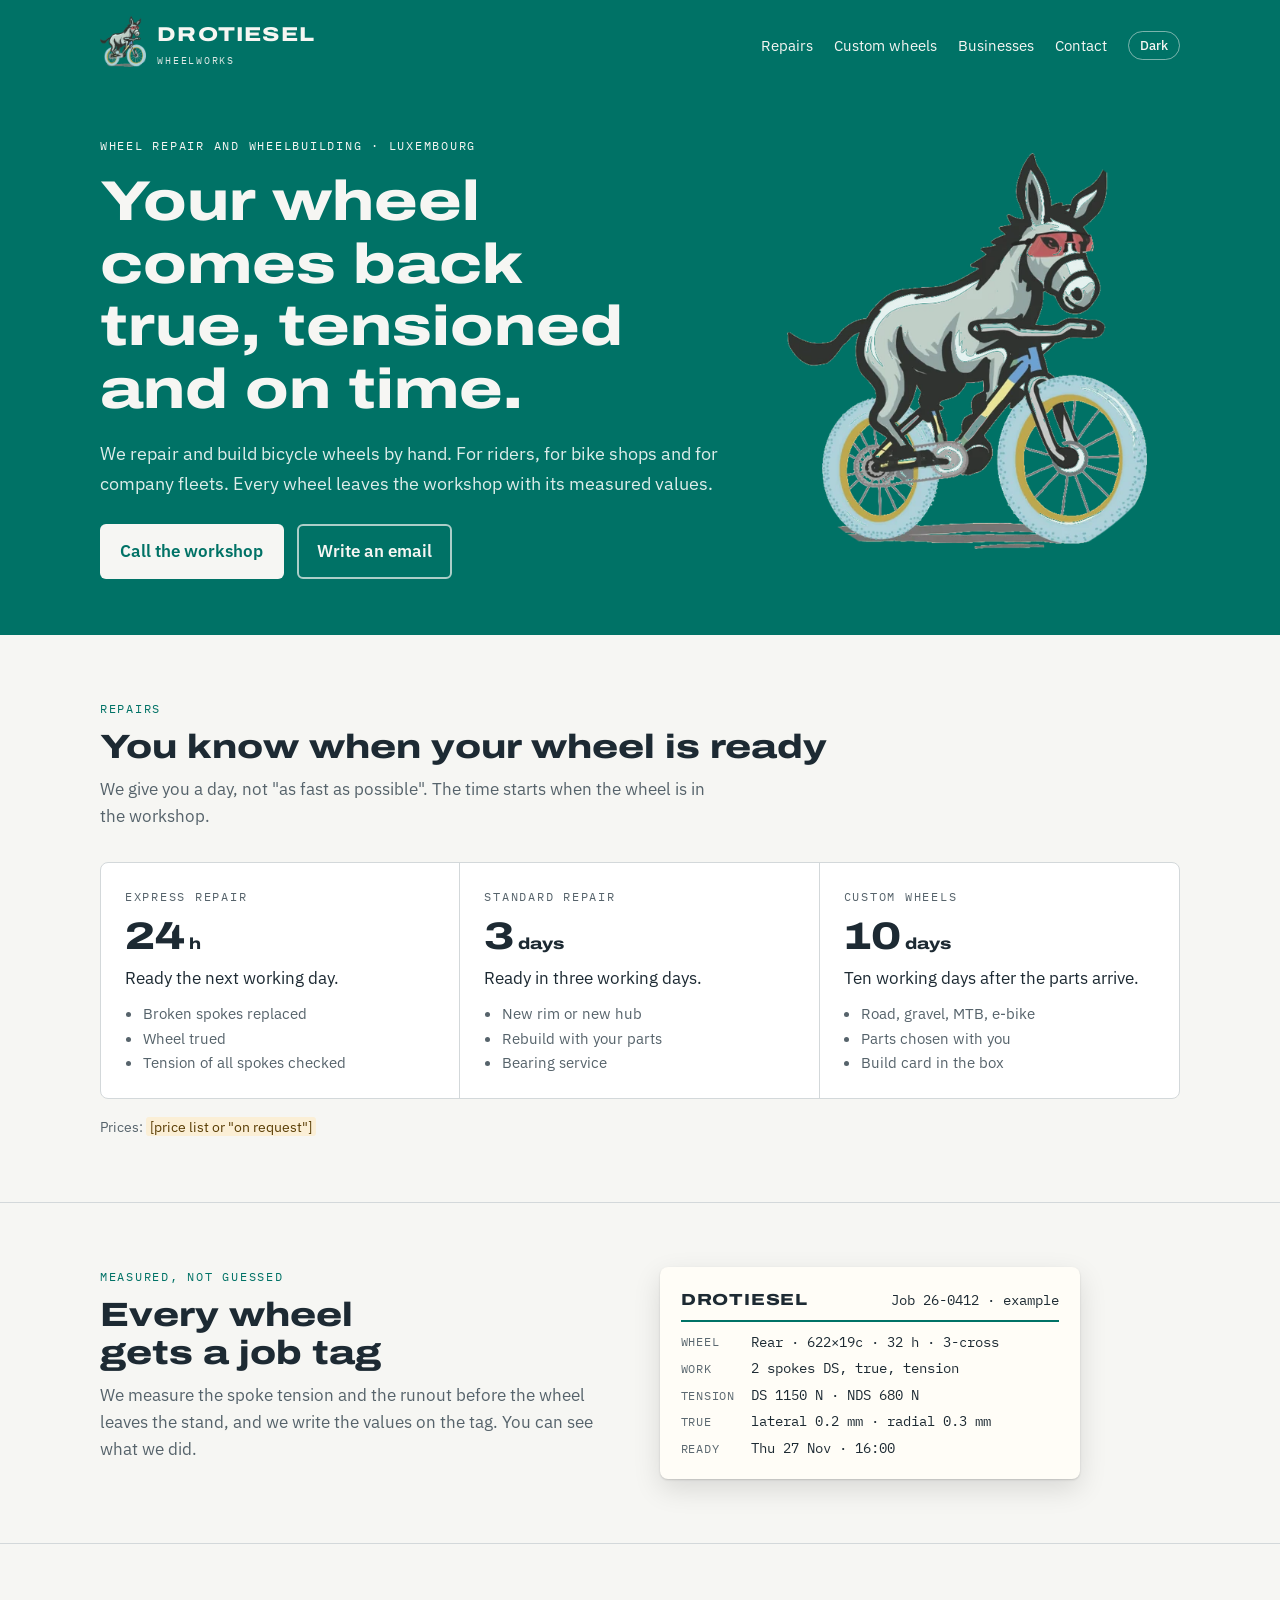
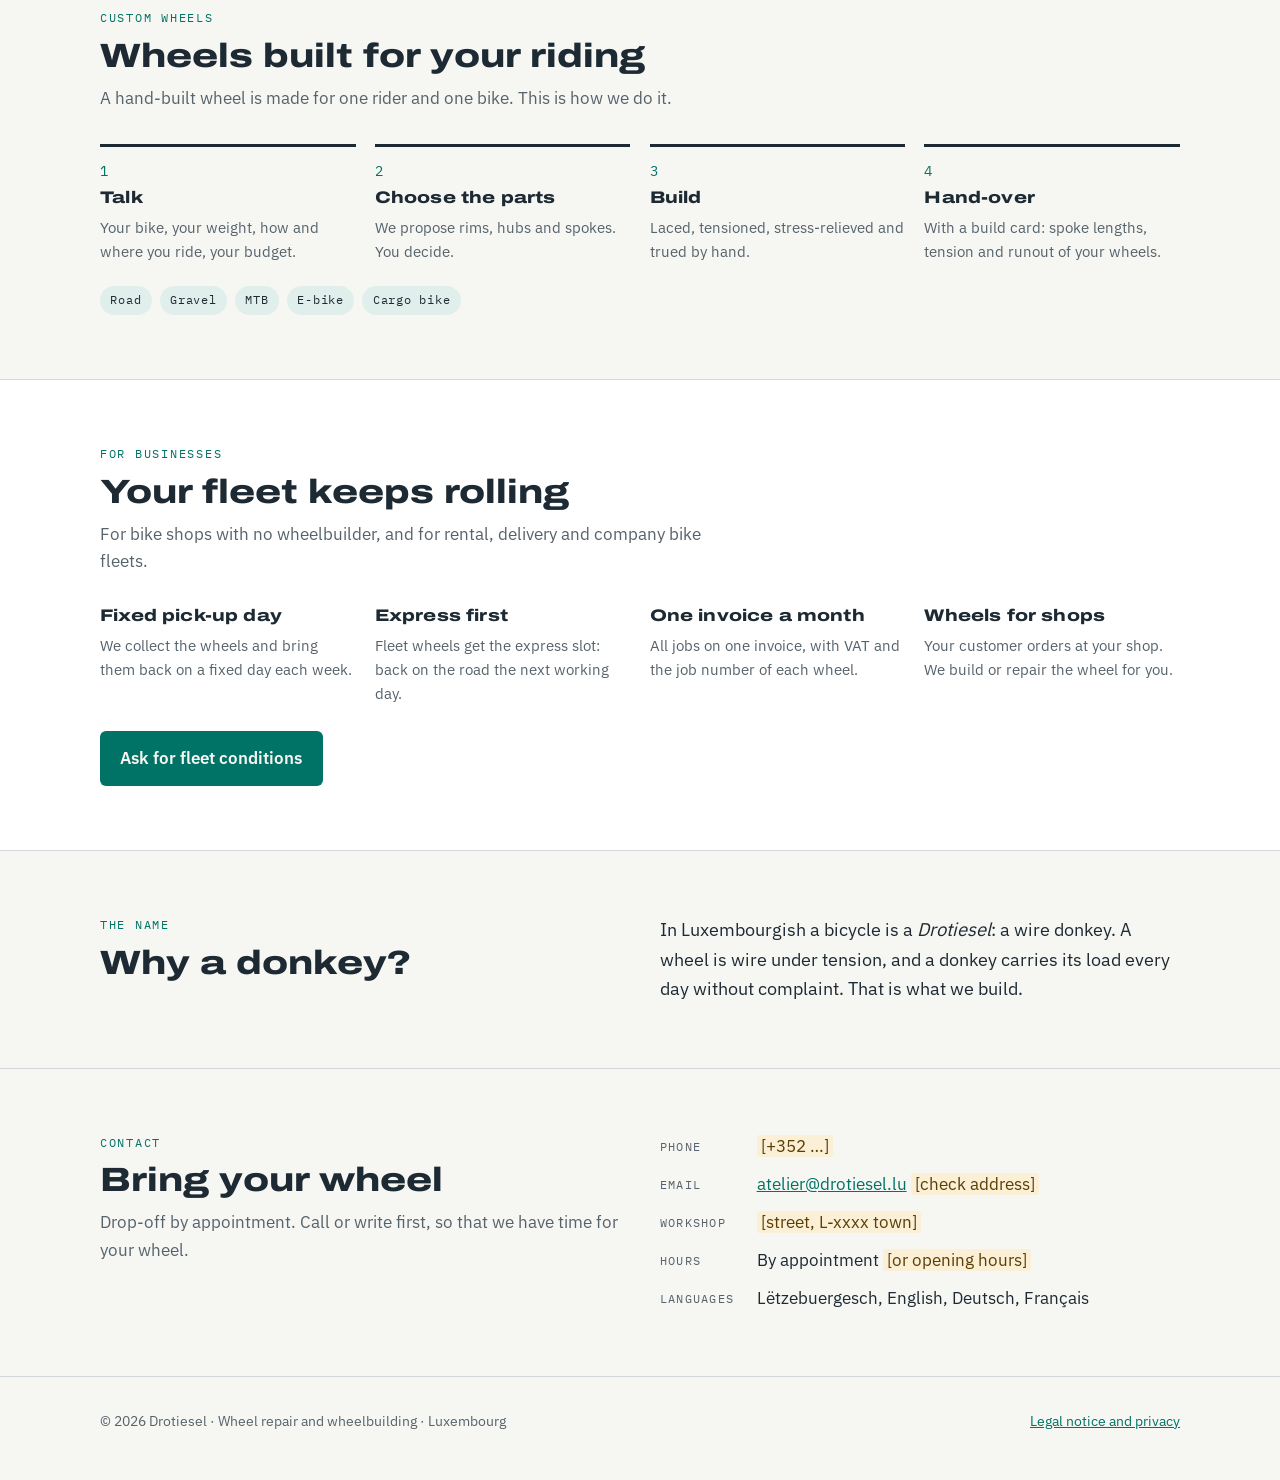
==== index.html @ 3abf45ba "First version of the Drotiesel Wheelworks website Static site: home page, legal notice and privacy, " ====
<!doctype html>
<html lang="en">
<head>
<meta charset="utf-8">
<meta name="viewport" content="width=device-width, initial-scale=1, viewport-fit=cover">
<title>Drotiesel Wheelworks · Wheel repair and wheelbuilding in Luxembourg</title>
<meta name="description" content="Bicycle wheel repair with a fixed turnaround and hand-built custom wheels in Luxembourg. For riders, bike shops and company fleets.">
<meta name="theme-color" content="#007266">
<link rel="icon" href="assets/img/favicon-32.png" sizes="32x32">
<link rel="icon" href="assets/img/favicon-64.png" sizes="64x64">
<link rel="apple-touch-icon" href="assets/img/apple-touch-icon.png">
<meta property="og:title" content="Drotiesel Wheelworks">
<meta property="og:description" content="Your wheel comes back true, tensioned and on time. Wheel repair and custom wheels in Luxembourg.">
<meta property="og:image" content="assets/img/og.png">
<link rel="preload" href="assets/fonts/archivo-expanded-800.woff2" as="font" type="font/woff2" crossorigin>
<link rel="stylesheet" href="assets/site.css">
<script>try{var t=localStorage.getItem('theme');if(t)document.documentElement.setAttribute('data-theme',t);}catch(e){}</script>
</head>
<body>
<a class="skip" href="#main">Skip to content</a>

<div class="brandband">
  <header class="wrap top">
    <a class="logo" href="#top" aria-label="Drotiesel Wheelworks, home">
      <picture><source srcset="assets/img/donkey-260.webp" type="image/webp"><img src="assets/img/donkey-260.png" alt="" width="46" height="51"></picture>
      <span><span class="wm">DROTIESEL</span><span class="ds" style="display:block">Wheelworks</span></span>
    </a>
    <nav class="main" aria-label="Main">
      <a href="#repairs">Repairs</a><a href="#custom">Custom wheels</a><a href="#business">Businesses</a><a href="#contact">Contact</a>
      <button class="theme" type="button" id="theme" aria-label="Switch light or dark mode">Dark</button>
    </nav>
  </header>
  <div class="wrap hero" id="top">
    <div>
      <span class="eyebrow">Wheel repair and wheelbuilding · Luxembourg</span>
      <h1>Your wheel comes back true, tensioned and on time.</h1>
      <p class="lead">We repair and build bicycle wheels by hand. For riders, for bike shops and for company fleets. Every wheel leaves the workshop with its measured values.</p>
      <div class="ctas">
        <a class="btn solid" href="tel:+352000000000">Call the workshop</a>
        <a class="btn line" href="mailto:atelier@drotiesel.lu">Write an email</a>
      </div>
    </div>
    <picture><source srcset="assets/img/donkey-520.webp" type="image/webp"><img class="donkey" src="assets/img/donkey-520.png" alt="The Drotiesel donkey on a bicycle" width="471" height="520" fetchpriority="high"></picture>
  </div>
</div>

<main id="main">
<section id="repairs"><div class="wrap">
  <div class="head"><span class="eyebrow">Repairs</span><h2>You know when your wheel is ready</h2>
    <p class="muted">We give you a day, not "as fast as possible". The time starts when the wheel is in the workshop.</p></div>
  <div class="tiers">
    <div class="tier"><span class="eyebrow muted">Express repair</span><div class="time">24<small>h</small></div><p>Ready the next working day.</p>
      <ul><li>Broken spokes replaced</li><li>Wheel trued</li><li>Tension of all spokes checked</li></ul></div>
    <div class="tier"><span class="eyebrow muted">Standard repair</span><div class="time">3<small>days</small></div><p>Ready in three working days.</p>
      <ul><li>New rim or new hub</li><li>Rebuild with your parts</li><li>Bearing service</li></ul></div>
    <div class="tier"><span class="eyebrow muted">Custom wheels</span><div class="time">10<small>days</small></div><p>Ten working days after the parts arrive.</p>
      <ul><li>Road, gravel, MTB, e-bike</li><li>Parts chosen with you</li><li>Build card in the box</li></ul></div>
  </div>
  <p class="note">Prices: <span class="todo">[price list or "on request"]</span></p>
</div></section>

<section><div class="wrap split">
  <div class="head" style="margin:0"><span class="eyebrow">Measured, not guessed</span><h2>Every wheel gets a job tag</h2>
    <p class="muted">We measure the spoke tension and the runout before the wheel leaves the stand, and we write the values on the tag. You can see what we did.</p></div>
  <div class="tag" aria-label="Example job tag">
    <div class="th"><b>DROTIESEL</b><span>Job 26-0412 · example</span></div>
    <dl><dt>Wheel</dt><dd>Rear · 622×19c · 32 h · 3-cross</dd><dt>Work</dt><dd>2 spokes DS, true, tension</dd><dt>Tension</dt><dd>DS 1150 N · NDS 680 N</dd><dt>True</dt><dd>lateral 0.2 mm · radial 0.3 mm</dd><dt>Ready</dt><dd>Thu 27 Nov · 16:00</dd></dl>
  </div>
</div></section>

<section id="custom"><div class="wrap">
  <div class="head"><span class="eyebrow">Custom wheels</span><h2>Wheels built for your riding</h2>
    <p class="muted">A hand-built wheel is made for one rider and one bike. This is how we do it.</p></div>
  <ol class="steps">
    <li><h3>Talk</h3><p>Your bike, your weight, how and where you ride, your budget.</p></li>
    <li><h3>Choose the parts</h3><p>We propose rims, hubs and spokes. You decide.</p></li>
    <li><h3>Build</h3><p>Laced, tensioned, stress-relieved and trued by hand.</p></li>
    <li><h3>Hand-over</h3><p>With a build card: spoke lengths, tension and runout of your wheels.</p></li>
  </ol>
  <div class="chips"><span>Road</span><span>Gravel</span><span>MTB</span><span>E-bike</span><span>Cargo bike</span></div>
</div></section>

<section id="business" class="biz"><div class="wrap">
  <div class="head"><span class="eyebrow">For businesses</span><h2>Your fleet keeps rolling</h2>
    <p class="muted">For bike shops with no wheelbuilder, and for rental, delivery and company bike fleets.</p></div>
  <div class="cards">
    <div><h3>Fixed pick-up day</h3><p>We collect the wheels and bring them back on a fixed day each week.</p></div>
    <div><h3>Express first</h3><p>Fleet wheels get the express slot: back on the road the next working day.</p></div>
    <div><h3>One invoice a month</h3><p>All jobs on one invoice, with VAT and the job number of each wheel.</p></div>
    <div><h3>Wheels for shops</h3><p>Your customer orders at your shop. We build or repair the wheel for you.</p></div>
  </div>
  <div class="ctas"><a class="btn dark" href="mailto:atelier@drotiesel.lu?subject=Fleet%20conditions">Ask for fleet conditions</a></div>
</div></section>

<section class="about"><div class="wrap split">
  <div class="head" style="margin:0"><span class="eyebrow">The name</span><h2>Why a donkey?</h2></div>
  <p>In Luxembourgish a bicycle is a <i>Drotiesel</i>: a wire donkey. A wheel is wire under tension, and a donkey carries its load every day without complaint. That is what we build.</p>
</div></section>

<section id="contact" class="contact"><div class="wrap split">
  <div class="head" style="margin:0"><span class="eyebrow">Contact</span><h2>Bring your wheel</h2>
    <p class="muted">Drop-off by appointment. Call or write first, so that we have time for your wheel.</p></div>
  <dl>
    <dt>Phone</dt><dd><span class="todo">[+352 …]</span></dd>
    <dt>Email</dt><dd><a href="mailto:atelier@drotiesel.lu">atelier@drotiesel.lu</a> <span class="todo">[check address]</span></dd>
    <dt>Workshop</dt><dd><span class="todo">[street, L-xxxx town]</span></dd>
    <dt>Hours</dt><dd>By appointment <span class="todo">[or opening hours]</span></dd>
    <dt>Languages</dt><dd>Lëtzebuergesch, English, Deutsch, Français</dd>
  </dl>
</div></section>
</main>

<footer><div class="wrap">
  <span>© <span id="y">2026</span> Drotiesel · Wheel repair and wheelbuilding · Luxembourg</span>
  <a href="legal.html">Legal notice and privacy</a>
</div></footer>
<script src="assets/site.js" defer></script>
</body>
</html>
---- assets/site.css ----
/* Drotiesel Wheelworks: brand tokens from the corporate identity (v13, 2026-11-25).
   Layout: teal header + hero band (the donkey always stands on teal), then calm sections on paper. */
@font-face{font-family:"Archivo";src:url(fonts/archivo-expanded-800.woff2) format("woff2");font-weight:800;font-stretch:125%;font-display:swap}
@font-face{font-family:"IBM Plex Sans";src:url(fonts/ibm-plex-sans-var.woff2) format("woff2");font-weight:100 700;font-display:swap}
@font-face{font-family:"IBM Plex Mono";src:url(fonts/ibm-plex-mono-400.woff2) format("woff2");font-weight:400;font-display:swap}

:root{
  --teal:#007266; --teal-dark:#005A51; --ink:#1D2A33; --brass:#C8962E; --alloy:#D9DDDF; --paper:#F6F6F3;
  --bg:#F6F6F3; --fg:#1D2A33; --muted:#56636B; --line:#D3D8DA; --surface:#FFFFFF; --accent:#007266; --tint:#E1EFEC;
  --f-display:"Archivo","Arial Black","Helvetica Neue",Arial,sans-serif;
  --f-text:"IBM Plex Sans","Helvetica Neue",Arial,sans-serif;
  --f-mono:"IBM Plex Mono",ui-monospace,Menlo,Consolas,monospace;
  color-scheme:light;
}
@media (prefers-color-scheme:dark){:root:not([data-theme="light"]){
  --bg:#10161B; --fg:#E7EAEB; --muted:#9AA7AE; --line:#2A3740; --surface:#17212A; --accent:#3DB3A3; --tint:#14302D; color-scheme:dark}}
:root[data-theme="dark"]{--bg:#10161B; --fg:#E7EAEB; --muted:#9AA7AE; --line:#2A3740; --surface:#17212A; --accent:#3DB3A3; --tint:#14302D; color-scheme:dark}

*{box-sizing:border-box}
html{scroll-behavior:smooth}
@media (prefers-reduced-motion:reduce){html{scroll-behavior:auto}}
body{margin:0;background:var(--bg);color:var(--fg);font:17px/1.6 var(--f-text);-webkit-font-smoothing:antialiased}
img{max-width:100%;height:auto}
a{color:var(--accent)}
:focus-visible{outline:2px solid var(--brass);outline-offset:3px}
.wrap{max-width:1120px;margin:0 auto;padding-left:max(20px,env(safe-area-inset-left,0px));padding-right:max(20px,env(safe-area-inset-right,0px))}
h1,h2,h3{font-family:var(--f-display);font-stretch:125%;font-weight:800;line-height:1.12;text-wrap:balance;margin:0}
h2{font-size:clamp(1.5rem,3.4vw,2.1rem)}
h3{font-size:1.05rem;letter-spacing:.01em}
p{margin:0;max-width:62ch}
.eyebrow{font-family:var(--f-mono);font-size:.78rem;letter-spacing:.14em;text-transform:uppercase}
.muted{color:var(--muted)}
.skip{position:absolute;left:-9999px}
.skip:focus{left:12px;top:12px;z-index:20;background:#fff;color:#000;padding:.5rem .8rem;border-radius:4px}

/* header + hero: always teal */
.brandband{background:var(--teal);color:#F6F6F3}
.brandband a{color:#F6F6F3}
.top{display:flex;align-items:center;justify-content:space-between;gap:1rem;padding-block:1rem;flex-wrap:wrap}
.logo{display:flex;align-items:center;gap:.7rem;text-decoration:none}
.logo img{width:46px;height:auto}
.logo .wm{font-family:var(--f-display);font-stretch:125%;font-weight:800;font-size:1.25rem;letter-spacing:.06em;line-height:1}
.logo .ds{font-family:var(--f-mono);font-size:.62rem;letter-spacing:.18em;text-transform:uppercase;margin-top:.3rem;opacity:.9}
nav.main{display:flex;align-items:center;gap:1.3rem;flex-wrap:wrap;font-size:.95rem}
nav.main a{text-decoration:none}
nav.main a:hover{text-decoration:underline;text-underline-offset:4px}
.theme{background:transparent;border:1px solid rgba(246,246,243,.5);color:#F6F6F3;border-radius:999px;font:500 .8rem var(--f-text);padding:.3rem .7rem;cursor:pointer}
.hero{display:grid;grid-template-columns:minmax(0,1.25fr) minmax(0,.75fr);gap:2rem;align-items:center;padding-block:2.5rem 3.5rem}
.hero h1{font-size:clamp(2rem,5.2vw,3.5rem);margin:.8rem 0 1.1rem}
.hero p.lead{font-size:1.15rem;color:#DDEDEA}
.hero .donkey{justify-self:end;width:min(100%,360px)}
.ctas{display:flex;gap:.8rem;flex-wrap:wrap;margin-top:1.6rem}
.btn{display:inline-flex;align-items:center;gap:.5rem;padding:.75rem 1.15rem;border-radius:6px;font-weight:600;text-decoration:none;border:2px solid transparent}
.btn.solid{background:#F6F6F3;color:var(--teal)!important}
.btn.line{border-color:rgba(246,246,243,.7);color:#F6F6F3}
.btn.dark{background:var(--teal);color:#F6F6F3!important}
@media (max-width:760px){.hero{grid-template-columns:1fr}.hero .donkey{order:-1;justify-self:start;width:200px}}

/* sections */
section{padding-block:4rem;border-bottom:1px solid var(--line)}
.head{display:flex;flex-direction:column;gap:.6rem;margin-bottom:2rem}
.head .eyebrow{color:var(--accent)}
.tiers{display:grid;grid-template-columns:repeat(auto-fit,minmax(min(100%,250px),1fr));border:1px solid var(--line);border-radius:8px;overflow:hidden;background:var(--surface)}
.tier{padding:1.5rem;display:flex;flex-direction:column;gap:.6rem;border-right:1px solid var(--line)}
.tier:last-child{border-right:0}
.tier .time{font-family:var(--f-display);font-stretch:125%;font-weight:800;font-size:2.4rem;line-height:1}
.tier .time small{font-size:1rem;margin-left:.25rem}
.tier ul{margin:0;padding-left:1.1rem;color:var(--muted);font-size:.95rem}
.note{font-size:.9rem;color:var(--muted);margin-top:1rem}
.split{display:grid;grid-template-columns:minmax(0,1fr) minmax(0,1fr);gap:2.5rem;align-items:start}
@media (max-width:820px){.split{grid-template-columns:1fr}}
.tag{background:#FFFDF7;color:#1D2A33;border-radius:8px;padding:1.2rem 1.3rem;font-family:var(--f-mono);font-size:.85rem;font-variant-numeric:tabular-nums;box-shadow:0 1px 2px rgba(0,0,0,.15),0 10px 28px rgba(0,0,0,.12);max-width:420px}
.tag .th{display:flex;justify-content:space-between;align-items:baseline;border-bottom:2px solid #007266;padding-bottom:.5rem;margin-bottom:.6rem}
.tag .th b{font-family:var(--f-display);font-stretch:125%;font-size:1rem;letter-spacing:.05em}
.tag dl{margin:0;display:grid;grid-template-columns:auto 1fr;gap:.3rem 1rem}
.tag dt{color:#5B6870;text-transform:uppercase;font-size:.72rem;letter-spacing:.06em;padding-top:.1rem}
.tag dd{margin:0}
ol.steps{list-style:none;margin:0;padding:0;counter-reset:s;display:grid;gap:1.2rem;grid-template-columns:repeat(auto-fit,minmax(min(100%,220px),1fr))}
ol.steps li{counter-increment:s;display:flex;flex-direction:column;gap:.4rem;border-top:3px solid var(--fg);padding-top:.9rem}
ol.steps li::before{content:counter(s);font-family:var(--f-mono);color:var(--accent);font-size:.85rem}
ol.steps p{color:var(--muted);font-size:.95rem}
.chips{display:flex;flex-wrap:wrap;gap:.5rem;margin-top:1.4rem}
.chips span{font-family:var(--f-mono);font-size:.78rem;letter-spacing:.06em;padding:.3rem .65rem;border-radius:999px;background:var(--tint)}
.biz{background:var(--surface)}
.cards{display:grid;gap:1.2rem;grid-template-columns:repeat(auto-fit,minmax(min(100%,240px),1fr))}
.cards div{display:flex;flex-direction:column;gap:.4rem}
.cards p{color:var(--muted);font-size:.95rem}
.about p{font-size:1.15rem}
.contact dl{margin:0;display:grid;grid-template-columns:auto 1fr;gap:.7rem 1.4rem;font-size:1.05rem}
.contact dt{font-family:var(--f-mono);font-size:.78rem;letter-spacing:.1em;text-transform:uppercase;color:var(--muted);padding-top:.25rem}
.contact dd{margin:0}
.todo{background:#FBEFD6;color:#5A3E05;padding:0 .25rem;border-radius:3px}
footer{padding-block:2rem 3rem;color:var(--muted);font-size:.9rem}
footer .wrap{display:flex;justify-content:space-between;gap:1rem;flex-wrap:wrap}
/* legal page */
.legal{padding-block:3rem}
.legal h1{font-size:clamp(1.6rem,4vw,2.2rem);margin-bottom:1.5rem}
.legal h2{font-size:1.2rem;margin:2rem 0 .6rem}
.legal p,.legal li{max-width:70ch}
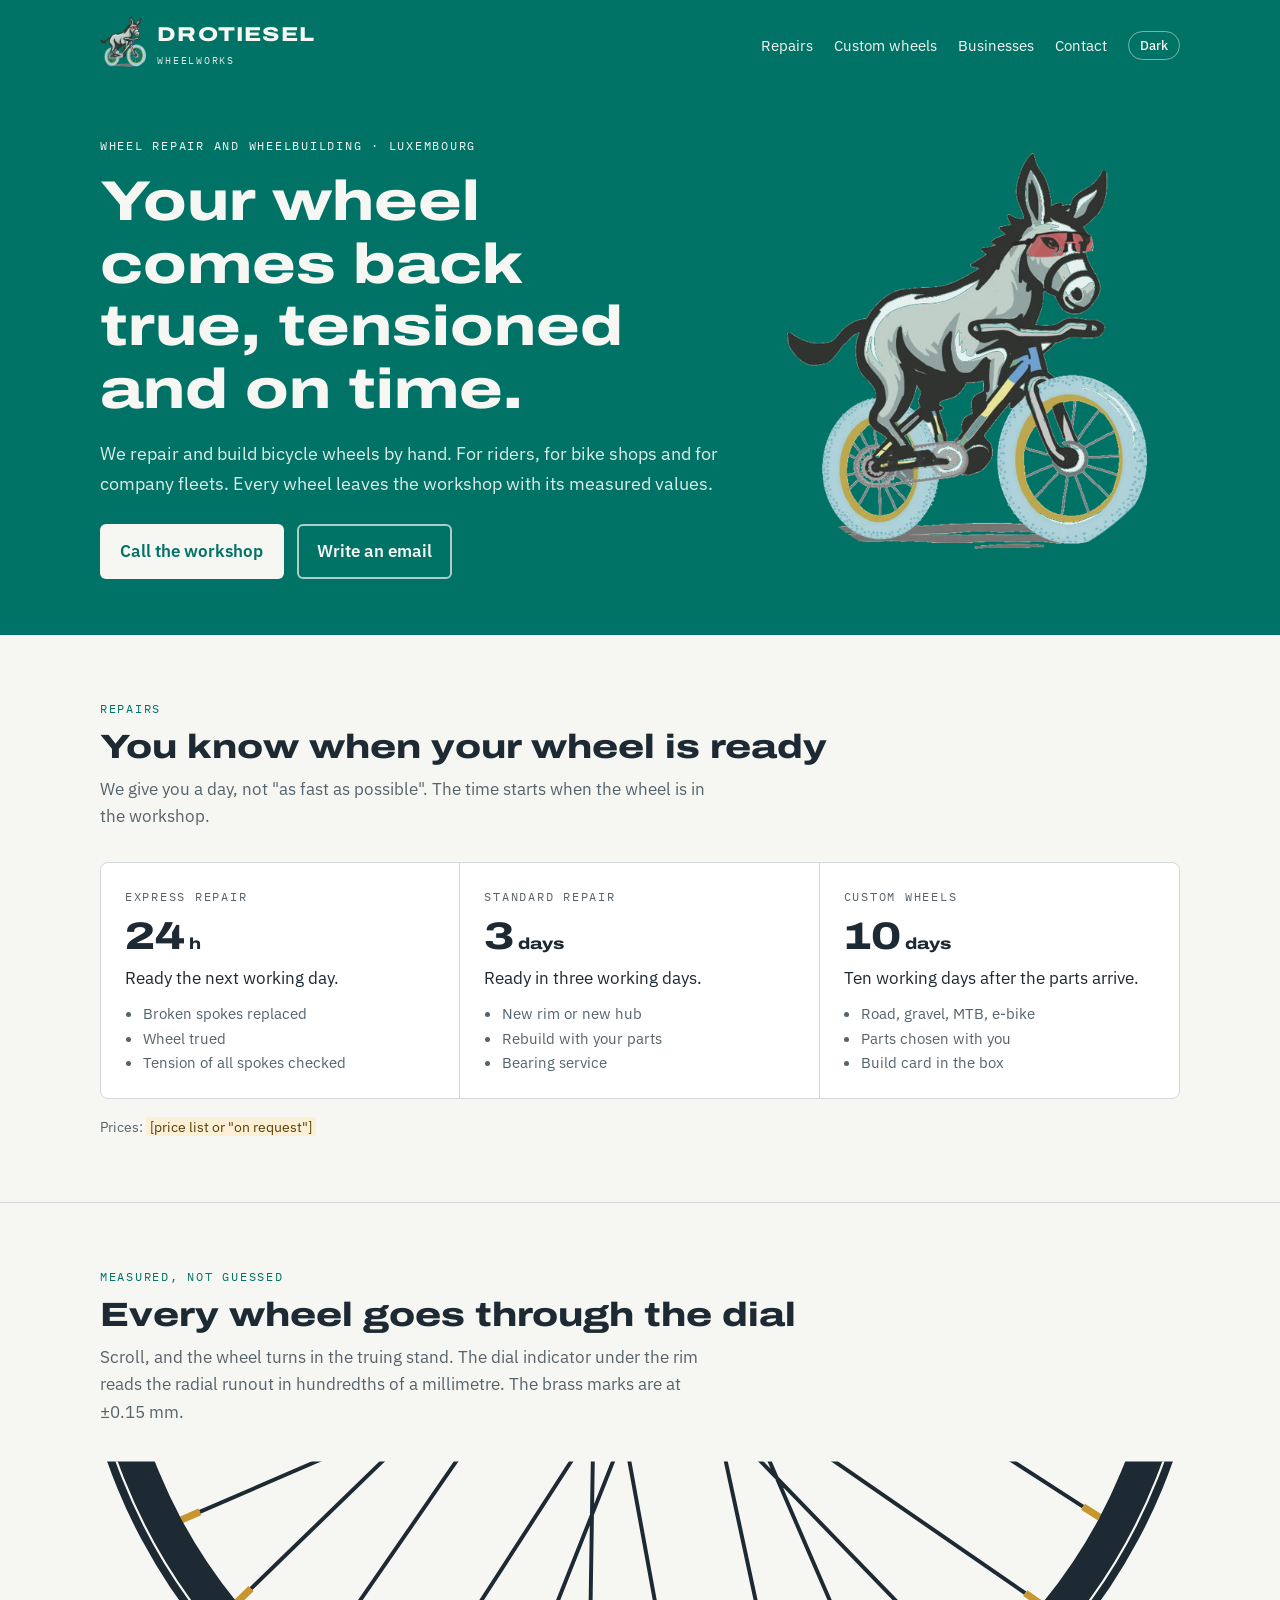
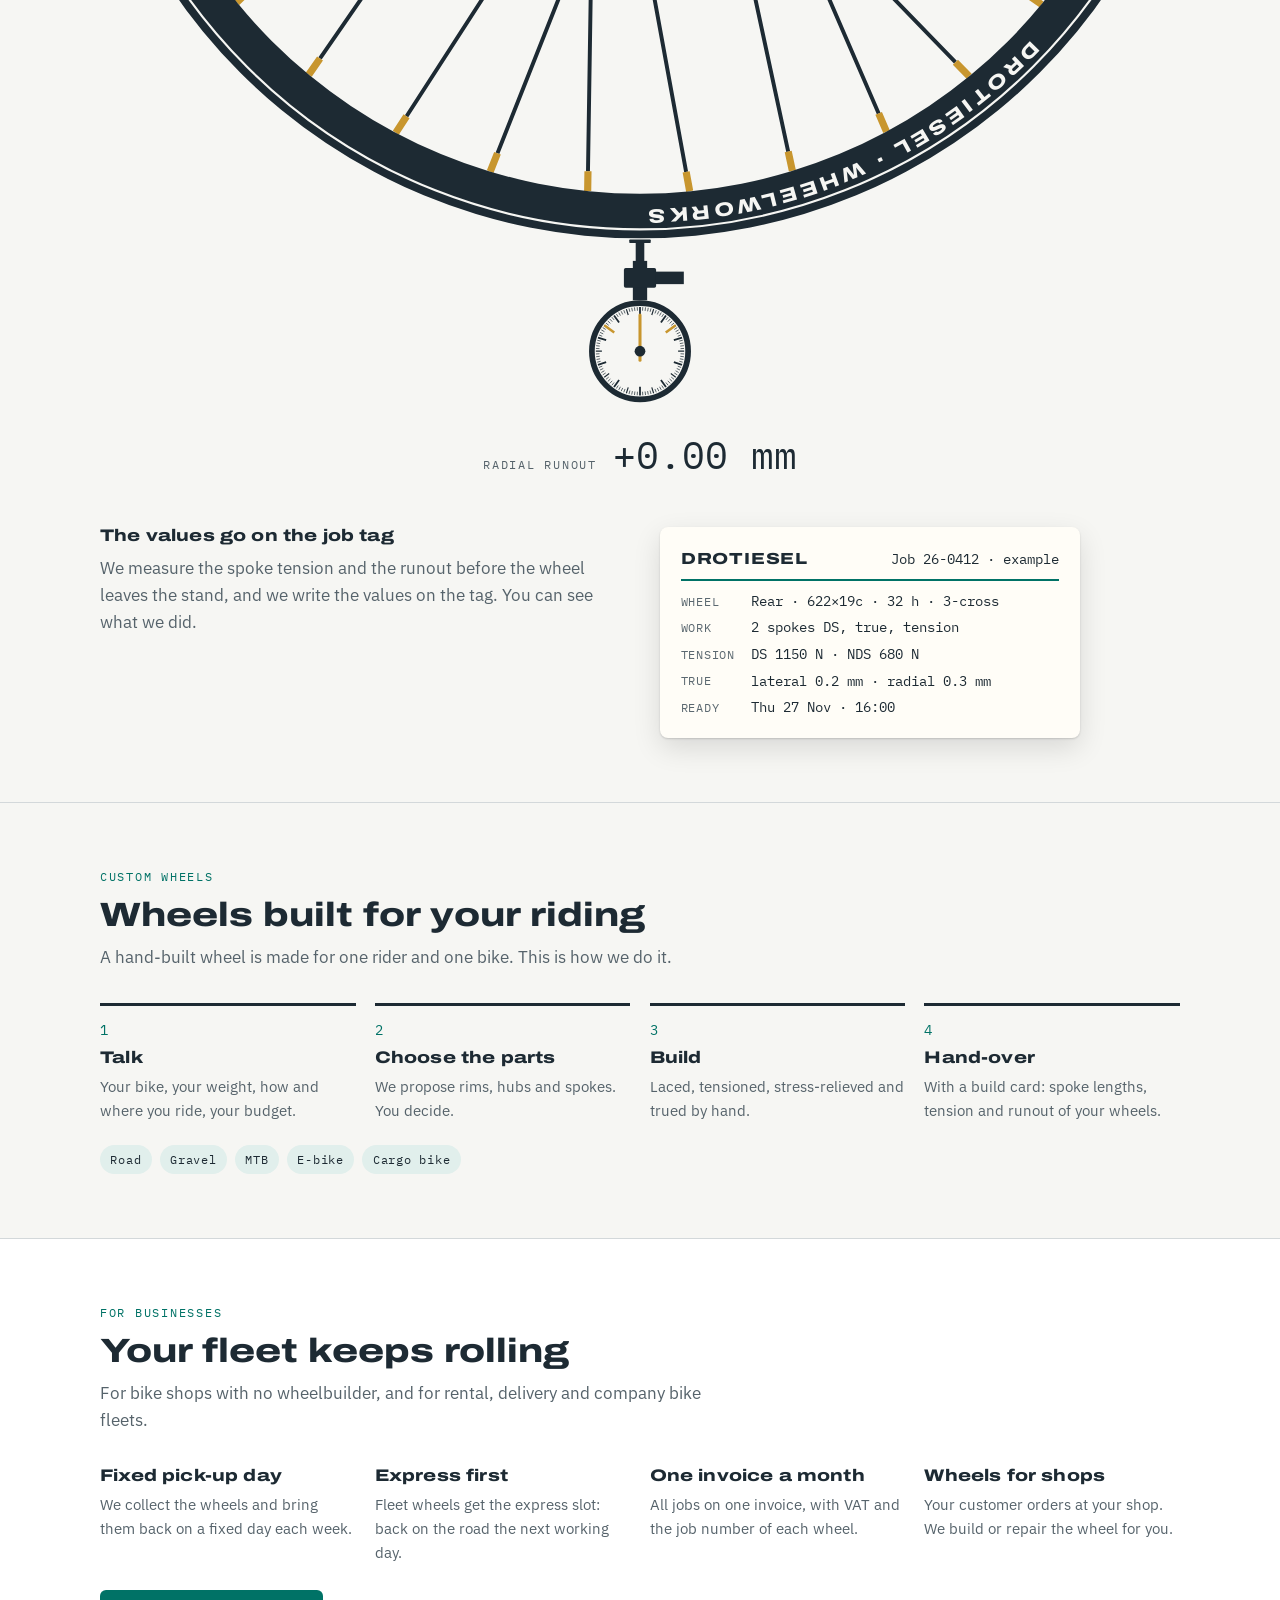
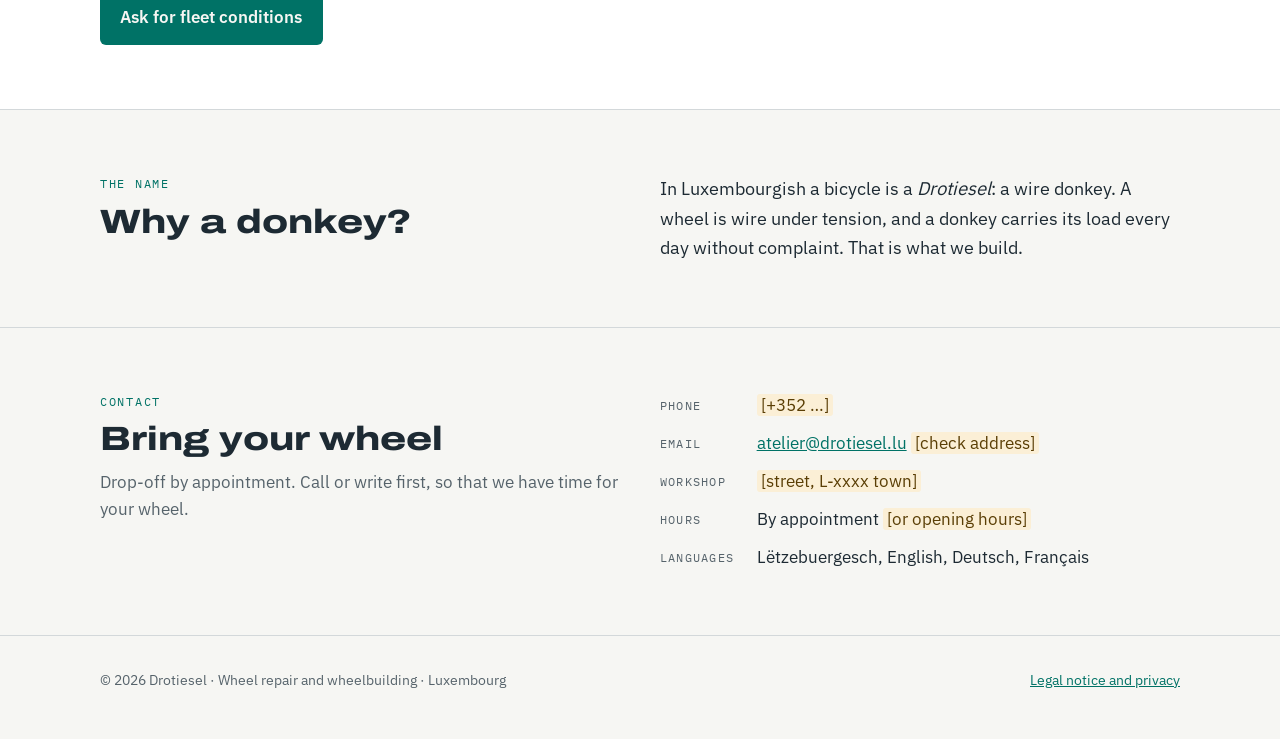
==== commit 47fc463e: "Add the truing-stand scroll scene The wheel turns with the scroll position and the dial indicator un" ====
--- a/index.html
+++ b/index.html
@@ -59,8 +59,38 @@
   <p class="note">Prices: <span class="todo">[price list or "on request"]</span></p>
 </div></section>
 
-<section><div class="wrap split">
-  <div class="head" style="margin:0"><span class="eyebrow">Measured, not guessed</span><h2>Every wheel gets a job tag</h2>
+<section id="measured" class="measured"><div class="wrap">
+  <div class="head"><span class="eyebrow">Measured, not guessed</span><h2>Every wheel goes through the dial</h2>
+    <p class="muted">Scroll, and the wheel turns in the truing stand. The dial indicator under the rim reads the radial runout in hundredths of a millimetre. The brass marks are at ±0.15 mm.</p></div>
+  <figure class="scene">
+    <!-- runout:start --><svg class="runout" viewBox="-301.93 103.33 603.86 308.27" role="img" aria-label="A wheel turns in the truing stand; a dial indicator under the rim reads its radial runout"><defs><clipPath id="rw-clip"><rect x="-330" y="105.33" width="660" height="400"/></clipPath>
+<path id="rw-decal" d="M -303.50 0 A 303.5 303.5 0 1 1 303.50 0 A 303.5 303.5 0 1 1 -303.50 0" fill="none"/></defs>
+<g clip-path="url(#rw-clip)"><g id="rw-wheel">
+<path d="M24.88 -7.55L29.09 -278.48M-20.10 -16.49L79.69 -268.42M-16.49 -20.10L130.53 -247.71M24.88 7.55L178.91 -215.39M22.93 12.26L217.49 -176.35M-2.55 -25.87L246.15 -133.45M2.55 -25.87L267.46 -82.86M12.26 22.93L278.81 -25.80M7.55 24.88L278.48 29.09M16.49 -20.10L268.42 79.69M20.10 -16.49L247.71 130.53M-7.55 24.88L215.39 178.91M-12.26 22.93L176.35 217.49M25.87 -2.55L133.45 246.15M25.87 2.55L82.86 267.46M-22.93 12.26L25.80 278.81M-24.88 7.55L-29.09 278.48M20.10 16.49L-79.69 268.42M16.49 20.10L-130.53 247.71M-24.88 -7.55L-178.91 215.39M-22.93 -12.26L-217.49 176.35M2.55 25.87L-246.15 133.45M-2.55 25.87L-267.46 82.86M-12.26 -22.93L-278.81 25.80M-7.55 -24.88L-278.48 -29.09M-16.49 20.10L-268.42 -79.69M-20.10 16.49L-247.71 -130.53M7.55 -24.88L-215.39 -178.91M12.26 -22.93L-176.35 -217.49M-25.87 2.55L-133.45 -246.15M-25.87 -2.55L-82.86 -267.46M22.93 -12.26L-25.80 -278.81" stroke="currentColor" stroke-width="2.2" fill="none"/>
+<path d="M29.09 -278.48L29.26 -289.52M79.69 -268.42L83.76 -278.69M130.53 -247.71L136.52 -256.99M178.91 -215.39L185.18 -224.47M217.49 -176.35L225.42 -184.03M246.15 -133.45L256.29 -137.83M267.46 -82.86L278.25 -85.19M278.81 -25.80L289.67 -27.78M278.48 29.09L289.52 29.26M268.42 79.69L278.69 83.76M247.71 130.53L256.99 136.52M215.39 178.91L224.47 185.18M176.35 217.49L184.03 225.42M133.45 246.15L137.83 256.29M82.86 267.46L85.19 278.25M25.80 278.81L27.78 289.67M-29.09 278.48L-29.26 289.52M-79.69 268.42L-83.76 278.69M-130.53 247.71L-136.52 256.99M-178.91 215.39L-185.18 224.47M-217.49 176.35L-225.42 184.03M-246.15 133.45L-256.29 137.83M-267.46 82.86L-278.25 85.19M-278.81 25.80L-289.67 27.78M-278.48 -29.09L-289.52 -29.26M-268.42 -79.69L-278.69 -83.76M-247.71 -130.53L-256.99 -136.52M-215.39 -178.91L-224.47 -185.18M-176.35 -217.49L-184.03 -225.42M-133.45 -246.15L-137.83 -256.29M-82.86 -267.46L-85.19 -278.25M-25.80 -278.81L-27.78 -289.67" stroke="#C8962E" stroke-width="4" fill="none"/>
+<path d="M316 0A316 316 0 1 1 -316 0A316 316 0 1 1 316 0ZM291 0A291 291 0 1 0 -291 0A291 291 0 1 0 291 0Z" fill="currentColor" fill-rule="evenodd"/>
+<circle r="311" fill="none" stroke="var(--bg)" stroke-width="1.2"/>
+<text font-family="Archivo, Arial Black, sans-serif" font-weight="800" font-stretch="125%" font-size="11" letter-spacing="2.2" fill="var(--bg)" dominant-baseline="central"><textPath href="#rw-decal" startOffset="12%">DROTIESEL · WHEELWORKS</textPath></text>
+<text font-family="Archivo, Arial Black, sans-serif" font-weight="800" font-stretch="125%" font-size="11" letter-spacing="2.2" fill="var(--bg)" dominant-baseline="central"><textPath href="#rw-decal" startOffset="62%">DROTIESEL · WHEELWORKS</textPath></text>
+</g></g>
+<g id="rw-gauge">
+<rect x="-6" y="316.60" width="12" height="2" rx="0.4" fill="currentColor"/>
+<rect x="-2.4" y="318.30" width="4.8" height="10.6" fill="currentColor"/>
+<rect x="-4" y="328.60" width="8" height="22" fill="currentColor"/>
+<rect x="-9" y="332.60" width="18" height="11" rx="1" fill="currentColor"/><rect x="8.5" y="334.60" width="16" height="7" fill="currentColor"/>
+<circle cx="0" cy="379.10" r="26.90" fill="var(--bg)" stroke="currentColor" stroke-width="3.2"/>
+<path d="M1.55 354.45L1.43 356.44M3.10 354.59L2.85 356.58M4.63 354.84L4.25 356.80M6.14 355.18L5.65 357.11M9.09 356.13L8.36 357.99M10.52 356.75L9.67 358.56M11.90 357.46L10.94 359.21M13.23 358.25L12.16 359.93M15.74 360.07L14.47 361.61M16.91 361.09L15.54 362.55M18.01 362.19L16.55 363.56M19.03 363.36L17.49 364.63M20.85 365.87L19.17 366.94M21.64 367.20L19.89 368.16M22.35 368.58L20.54 369.43M22.97 370.01L21.11 370.74M23.92 372.96L21.99 373.45M24.26 374.47L22.30 374.85M24.51 376.00L22.52 376.25M24.65 377.55L22.66 377.67M24.65 380.65L22.66 380.53M24.51 382.20L22.52 381.95M24.26 383.73L22.30 383.35M23.92 385.24L21.99 384.75M22.97 388.19L21.11 387.46M22.35 389.62L20.54 388.77M21.64 391.00L19.89 390.04M20.85 392.33L19.17 391.26M19.03 394.84L17.49 393.57M18.01 396.01L16.55 394.64M16.91 397.11L15.54 395.65M15.74 398.13L14.47 396.59M13.23 399.95L12.16 398.27M11.90 400.74L10.94 398.99M10.52 401.45L9.67 399.64M9.09 402.07L8.36 400.21M6.14 403.02L5.65 401.09M4.63 403.36L4.25 401.40M3.10 403.61L2.85 401.62M1.55 403.75L1.43 401.76M-1.55 403.75L-1.43 401.76M-3.10 403.61L-2.85 401.62M-4.63 403.36L-4.25 401.40M-6.14 403.02L-5.65 401.09M-9.09 402.07L-8.36 400.21M-10.52 401.45L-9.67 399.64M-11.90 400.74L-10.94 398.99M-13.23 399.95L-12.16 398.27M-15.74 398.13L-14.47 396.59M-16.91 397.11L-15.54 395.65M-18.01 396.01L-16.55 394.64M-19.03 394.84L-17.49 393.57M-20.85 392.33L-19.17 391.26M-21.64 391.00L-19.89 390.04M-22.35 389.62L-20.54 388.77M-22.97 388.19L-21.11 387.46M-23.92 385.24L-21.99 384.75M-24.26 383.73L-22.30 383.35M-24.51 382.20L-22.52 381.95M-24.65 380.65L-22.66 380.53M-24.65 377.55L-22.66 377.67M-24.51 376.00L-22.52 376.25M-24.26 374.47L-22.30 374.85M-23.92 372.96L-21.99 373.45M-22.97 370.01L-21.11 370.74M-22.35 368.58L-20.54 369.43M-21.64 367.20L-19.89 368.16M-20.85 365.87L-19.17 366.94M-19.03 363.36L-17.49 364.63M-18.01 362.19L-16.55 363.56M-16.91 361.09L-15.54 362.55M-15.74 360.07L-14.47 361.61M-13.23 358.25L-12.16 359.93M-11.90 357.46L-10.94 359.21M-10.52 356.75L-9.67 358.56M-9.09 356.13L-8.36 357.99M-6.14 355.18L-5.65 357.11M-4.63 354.84L-4.25 356.80M-3.10 354.59L-2.85 356.58M-1.55 354.45L-1.43 356.44" stroke="currentColor" stroke-width="0.4" fill="none"/>
+<path d="M7.63 355.61L6.58 358.84M19.98 364.58L17.23 366.58M24.70 379.10L21.30 379.10M19.98 393.62L17.23 391.62M7.63 402.59L6.58 399.36M-7.63 402.59L-6.58 399.36M-19.98 393.62L-17.23 391.62M-24.70 379.10L-21.30 379.10M-19.98 364.58L-17.23 366.58M-7.63 355.61L-6.58 358.84" stroke="currentColor" stroke-width="0.65" fill="none"/>
+<path d="M0.00 354.40L0.00 359.20M14.52 359.12L11.70 363.00M23.49 371.47L18.93 372.95M23.49 386.73L18.93 385.25M14.52 399.08L11.70 395.20M0.00 403.80L0.00 399.00M-14.52 399.08L-11.70 395.20M-23.49 386.73L-18.93 385.25M-23.49 371.47L-18.93 372.95M-14.52 359.12L-11.70 363.00" stroke="currentColor" stroke-width="1.0" fill="none"/>
+<path d="M-19.98 364.58L-14.40 368.64" stroke="#C8962E" stroke-width="1.4"/>
+<path d="M19.98 364.58L14.40 368.64" stroke="#C8962E" stroke-width="1.4"/>
+<g id="rw-needle" data-cx="0" data-cy="379.10"><path d="M0.00 384.10L0.00 358.80" stroke="#C8962E" stroke-width="1.7" stroke-linecap="round"/></g>
+<circle cx="0" cy="379.10" r="3" fill="currentColor"/>
+</g></svg><!-- runout:end -->
+    <figcaption><span class="eyebrow muted">Radial runout</span><output id="rw-value" class="reading" aria-live="off">+0.00 mm</output></figcaption>
+  </figure>
+</div><div class="wrap split" style="margin-top:2.5rem">
+  <div class="head" style="margin:0"><h3>The values go on the job tag</h3>
     <p class="muted">We measure the spoke tension and the runout before the wheel leaves the stand, and we write the values on the tag. You can see what we did.</p></div>
   <div class="tag" aria-label="Example job tag">
     <div class="th"><b>DROTIESEL</b><span>Job 26-0412 · example</span></div>
--- a/assets/site.css
+++ b/assets/site.css
@@ -75,6 +75,10 @@
 .tag dl{margin:0;display:grid;grid-template-columns:auto 1fr;gap:.3rem 1rem}
 .tag dt{color:#5B6870;text-transform:uppercase;font-size:.72rem;letter-spacing:.06em;padding-top:.1rem}
 .tag dd{margin:0}
+.scene{margin:0;display:flex;flex-direction:column;gap:1rem}
+.runout{width:100%;height:auto;color:var(--fg);display:block}
+.scene figcaption{display:flex;align-items:baseline;justify-content:center;gap:1rem;flex-wrap:wrap}
+.reading{font-family:var(--f-mono);font-size:clamp(1.6rem,4vw,2.4rem);font-variant-numeric:tabular-nums;color:var(--fg);min-width:7.5ch;text-align:right}
 ol.steps{list-style:none;margin:0;padding:0;counter-reset:s;display:grid;gap:1.2rem;grid-template-columns:repeat(auto-fit,minmax(min(100%,220px),1fr))}
 ol.steps li{counter-increment:s;display:flex;flex-direction:column;gap:.4rem;border-top:3px solid var(--fg);padding-top:.9rem}
 ol.steps li::before{content:counter(s);font-family:var(--f-mono);color:var(--accent);font-size:.85rem}
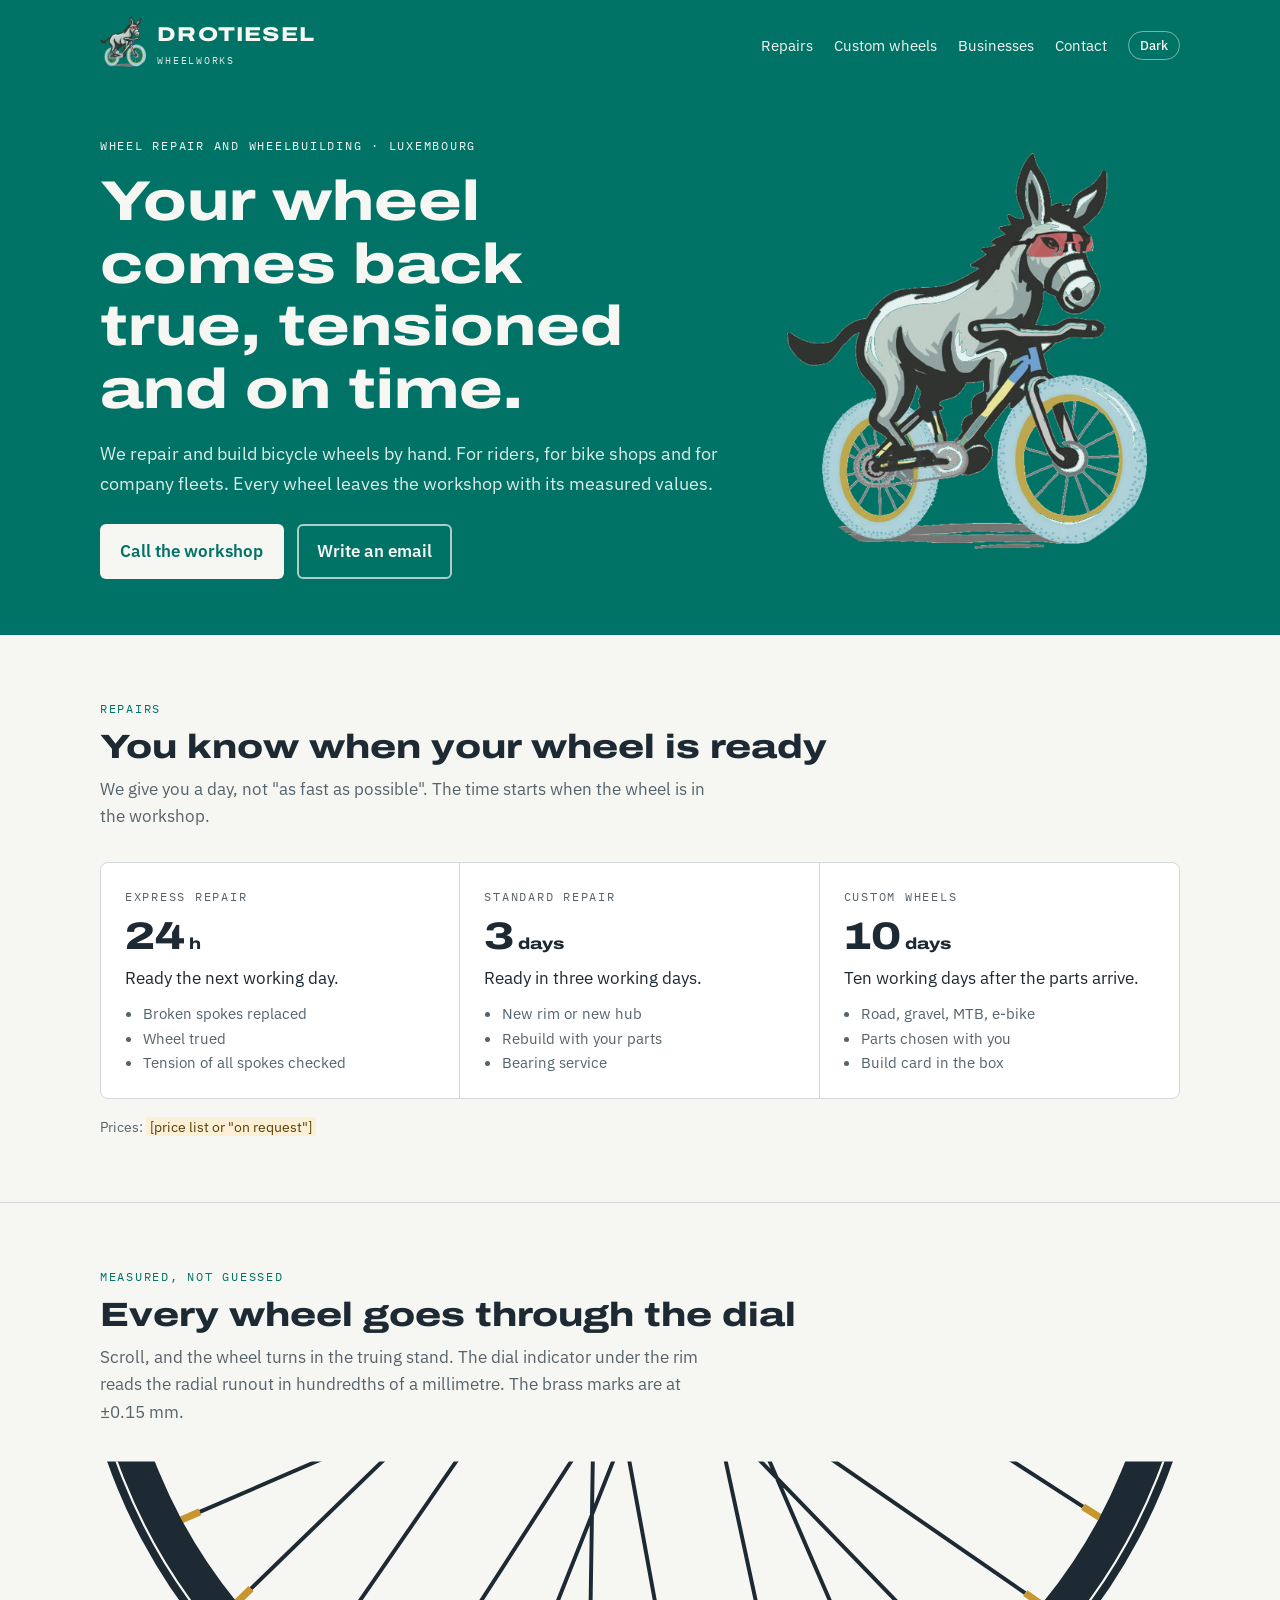
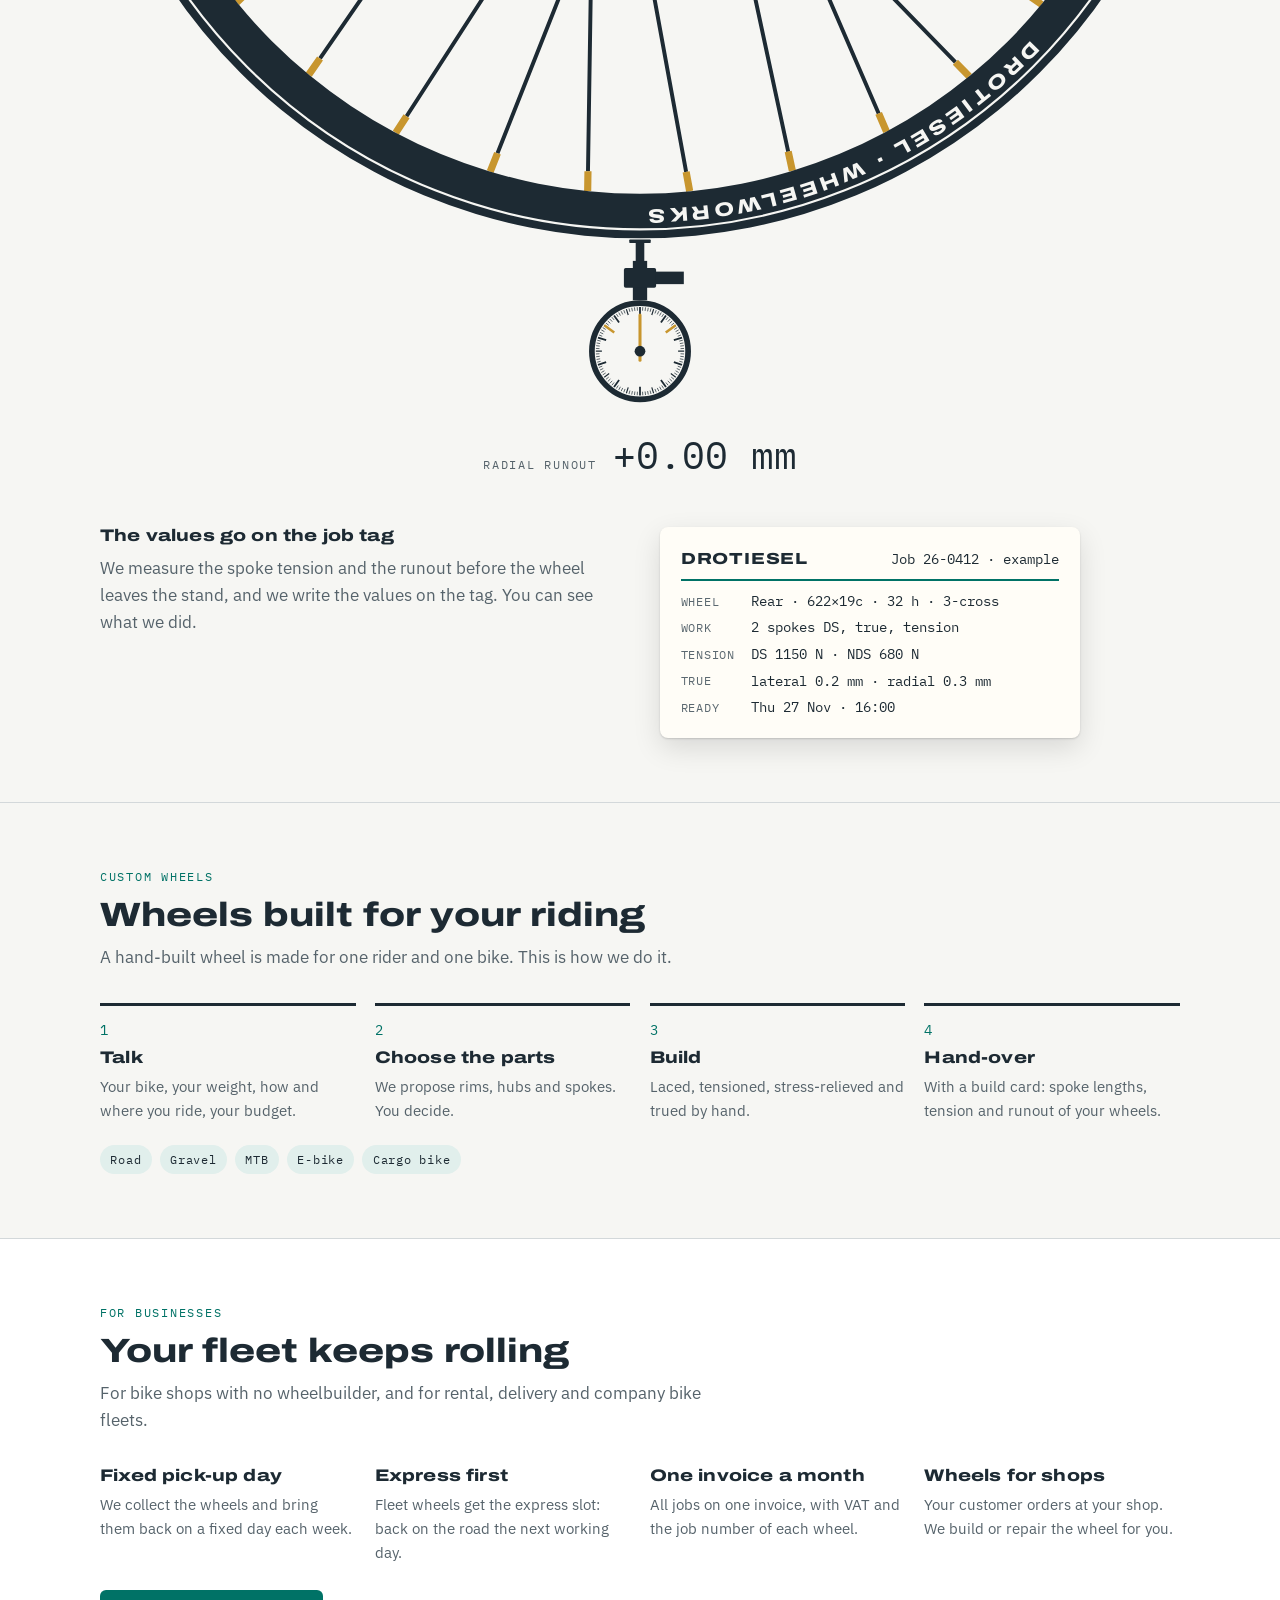
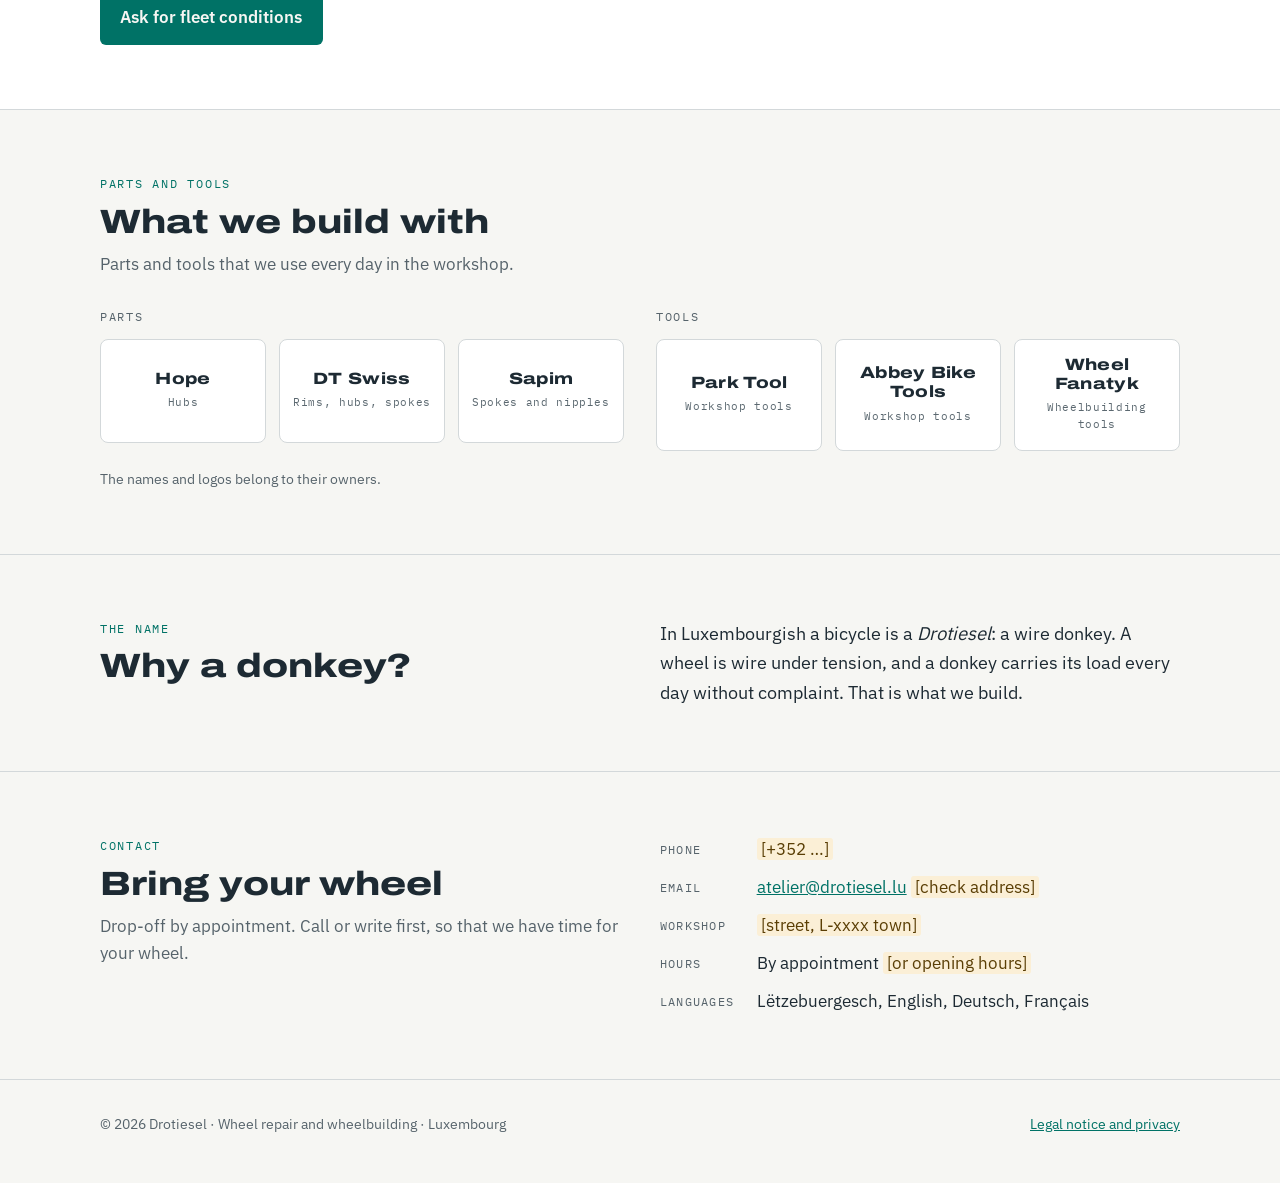
==== commit a9ccbdd4: "Add the parts and tools section Hope, DT Swiss and Sapim (parts), Park Tool, Abbey Bike Tools and Wh" ====
--- a/index.html
+++ b/index.html
@@ -122,6 +122,26 @@
   <div class="ctas"><a class="btn dark" href="mailto:atelier@drotiesel.lu?subject=Fleet%20conditions">Ask for fleet conditions</a></div>
 </div></section>
 
+<section id="brands" class="brands"><div class="wrap">
+  <div class="head"><span class="eyebrow">Parts and tools</span><h2>What we build with</h2>
+    <p class="muted">Parts and tools that we use every day in the workshop.</p></div>
+  <div class="brandgroups">
+    <div class="bgroup"><h3>Parts</h3>
+      <ul class="logos">
+        <li><a href="https://www.hopetech.com/" rel="noopener" target="_blank"><span class="bn">Hope</span><span class="bw">Hubs</span></a></li>
+        <li><a href="https://www.dtswiss.com/" rel="noopener" target="_blank"><span class="bn">DT Swiss</span><span class="bw">Rims, hubs, spokes</span></a></li>
+        <li><a href="https://www.sapim.be/" rel="noopener" target="_blank"><span class="bn">Sapim</span><span class="bw">Spokes and nipples</span></a></li>
+      </ul></div>
+    <div class="bgroup"><h3>Tools</h3>
+      <ul class="logos">
+        <li><a href="https://www.parktool.com/" rel="noopener" target="_blank"><span class="bn">Park Tool</span><span class="bw">Workshop tools</span></a></li>
+        <li><a href="https://www.abbeybiketools.com/" rel="noopener" target="_blank"><span class="bn">Abbey Bike Tools</span><span class="bw">Workshop tools</span></a></li>
+        <li><a href="https://www.wheelfanatyk.com/" rel="noopener" target="_blank"><span class="bn">Wheel Fanatyk</span><span class="bw">Wheelbuilding tools</span></a></li>
+      </ul></div>
+  </div>
+  <p class="note">The names and logos belong to their owners.</p>
+</div></section>
+
 <section class="about"><div class="wrap split">
   <div class="head" style="margin:0"><span class="eyebrow">The name</span><h2>Why a donkey?</h2></div>
   <p>In Luxembourgish a bicycle is a <i>Drotiesel</i>: a wire donkey. A wheel is wire under tension, and a donkey carries its load every day without complaint. That is what we build.</p>
--- a/assets/site.css
+++ b/assets/site.css
@@ -90,6 +90,18 @@
 .cards div{display:flex;flex-direction:column;gap:.4rem}
 .cards p{color:var(--muted);font-size:.95rem}
 .about p{font-size:1.15rem}
+/* brands: logo tiles stay light in both themes, so that the brands' own logo files show correctly */
+.brandgroups{display:grid;gap:2rem;grid-template-columns:repeat(auto-fit,minmax(min(100%,420px),1fr))}
+.bgroup{display:flex;flex-direction:column;gap:.9rem}
+.bgroup h3{font-family:var(--f-mono);font-stretch:100%;font-weight:400;font-size:.78rem;letter-spacing:.14em;text-transform:uppercase;color:var(--muted)}
+.logos{list-style:none;margin:0;padding:0;display:grid;gap:.8rem;grid-template-columns:repeat(3,minmax(0,1fr))}
+@media (max-width:520px){.logos{gap:.5rem}.logos a{min-height:92px;padding:.8rem .35rem}.bn{font-size:.82rem}.bw{font-size:.58rem;letter-spacing:.02em}}
+.logos a{height:100%;min-height:104px;display:flex;flex-direction:column;align-items:center;justify-content:center;gap:.35rem;padding:1rem .6rem;border-radius:8px;background:#FFFFFF;border:1px solid var(--line);color:#1D2A33;text-decoration:none;text-align:center;transition:border-color .15s}
+.logos a:hover{border-color:var(--accent)}
+.logos img{max-width:100%;max-height:44px;width:auto;filter:grayscale(1);opacity:.85;transition:filter .2s,opacity .2s}
+.logos a:hover img{filter:none;opacity:1}
+.bn{font-family:var(--f-display);font-stretch:112%;font-weight:800;font-size:1.02rem;line-height:1.15;letter-spacing:.02em}
+.bw{font-family:var(--f-mono);font-size:.68rem;letter-spacing:.06em;color:#5B6870}
 .contact dl{margin:0;display:grid;grid-template-columns:auto 1fr;gap:.7rem 1.4rem;font-size:1.05rem}
 .contact dt{font-family:var(--f-mono);font-size:.78rem;letter-spacing:.1em;text-transform:uppercase;color:var(--muted);padding-top:.25rem}
 .contact dd{margin:0}
